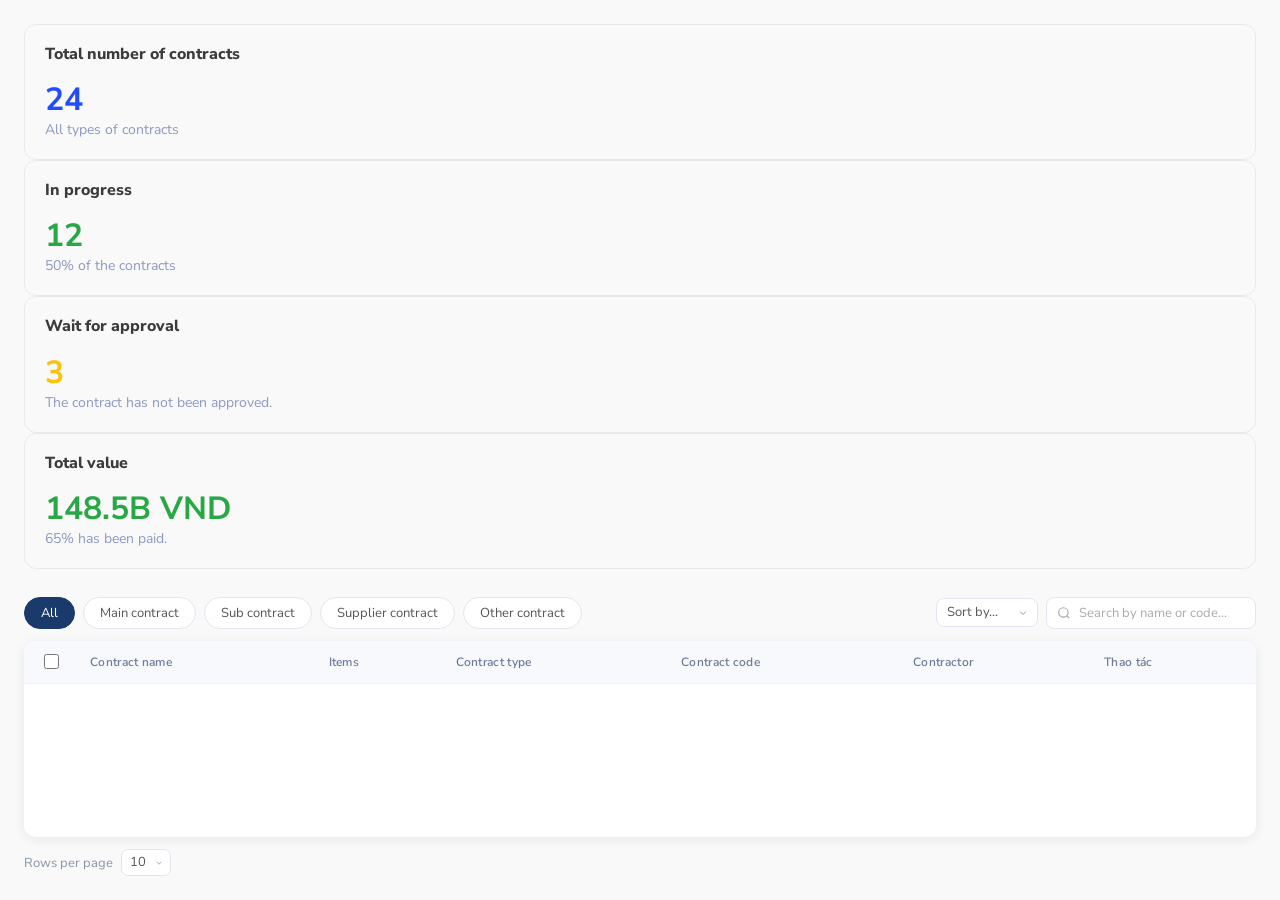
==== contract.html @ 4462ed9c "fix supplier row" ====
<!DOCTYPE html>
<html lang="vi">
<head>
<meta charset="UTF-8">
<meta name="viewport" content="width=device-width, initial-scale=1.0">
<title>consIMS — Contract Dashboard</title>
<link rel="stylesheet" href="./styles/styles.css">
<link rel="preconnect" href="https://fonts.googleapis.com">
<link rel="preconnect" href="https://fonts.gstatic.com" crossorigin>
<link href="https://fonts.googleapis.com/css2?family=Nunito+Sans:ital,opsz,wght@0,6..12,200..1000;1,6..12,200..1000&display=swap" rel="stylesheet">

<style>
  * { box-sizing: border-box; }
  body { margin:0; font-family:'Nunito Sans', sans-serif; background:#F9F9FA; }
  ::-webkit-scrollbar { width:5px; height:5px; }
  ::-webkit-scrollbar-track { background:#F9F9FA; }
  ::-webkit-scrollbar-thumb { background:#F9F9FA; border-radius:3px; }

  /* Metric row (top KPI bar) */
  .metric-contract-col { flex:1; min-width:0;  border-radius: 12px; overflow: hidden; padding: 20px; }
  .metric-contract-label { font-size:16px; color:#3b3b3b; font-weight:800; line-height:1.2; margin-bottom:4px; display: flex; align-items: center; justify-content: left;}
  .metric-contract-val { font-size:32px; font-weight:700; color:#3b3b3b; line-height:1; margin-top: 20px;}
  .metric-contract-sub { font-size:14px; color:rgba(255,255,255,.5); margin-top: 4px; color: #8C98C2; }
  .metric-contract-sub span { font-weight: 600; color: #3b3b3b; }

  /* ── Toolbar (ngoài bảng) ── */
.toolbar {
  display: flex;
  align-items: center;
  gap: 8px;
  flex-shrink: 0;
}

.tab-pill {
  padding: 6px 16px;
  border-radius: 20px;
  font-size: 13px;
  cursor: pointer;
  border: 1px solid #e2e6f0;
  background: #fff;
  color: #555;
  transition: all .15s;
  white-space: nowrap;
  font-family: inherit;
}
.tab-pill:hover { background: #f0f4ff; border-color: #b8c8f0; }
.tab-pill.active { background: #1a3a6b; color: #fff; border-color: #1a3a6b; }

.toolbar-right {
  margin-left: auto;
  display: flex;
  align-items: center;
  gap: 8px;
}

.sort-select {
  font-size: 13px;
  padding: 6px 28px 6px 10px;
  border: 1px solid #e2e6f0;
  border-radius: 8px;
  background: #fff url("data:image/svg+xml;utf8,<svg xmlns='http://www.w3.org/2000/svg' width='12' height='12' viewBox='0 0 24 24' fill='none' stroke='%23999' stroke-width='2'><path d='m6 9 6 6 6-6'/></svg>") no-repeat right 8px center;
  appearance: none;
  color: #555;
  outline: none;
  cursor: pointer;
  font-family: inherit;
}

.search-box {
  font-size: 13px;
  padding: 6px 12px 6px 32px;
  border: 1px solid #e2e6f0;
  border-radius: 8px;
  background: #fff url("data:image/svg+xml;utf8,<svg xmlns='http://www.w3.org/2000/svg' width='14' height='14' viewBox='0 0 24 24' fill='none' stroke='%23aaa' stroke-width='2'><circle cx='11' cy='11' r='8'/><path d='m21 21-4.35-4.35'/></svg>") no-repeat left 10px center;
  outline: none;
  width: 210px;
  color: #333;
  font-family: inherit;
}
.search-box::placeholder { color: #aaa; }
.search-box:focus { border-color: #1a3a6b; }

/* ── Table card (giữa) ── */
.table-card {
  flex: 1;
  min-height: 0;
  background: #fff;
  border-radius: 12px;
  box-shadow: 0 2px 12px rgba(0,0,0,.08);
  overflow: hidden;
  display: flex;
  flex-direction: column;
}

.table-scroll {
  flex: 1;
  min-height: 0;
  overflow: auto;
}

table {
  width: 100%;
  border-collapse: separate;
  border-spacing: 0;
  font-size: 13px;
}

thead th {
  position: sticky;
  top: 0;
  z-index: 10;
  background: #f7f9fc;
  color: #6b7a99;
  font-weight: 600;
  font-size: 12px;
  letter-spacing: .3px;
  padding: 10px 14px;
  border-bottom: 1px solid #eef0f5;
  white-space: nowrap;
  text-align: left;
  user-select: none;
}
thead th:first-child { width: 36px; padding-left: 16px; }

tbody tr.contract-row { transition: background .1s; }
tbody tr.contract-row:hover > td { background: #f8faff; }
tbody tr.contract-row.expanded > td { background: #f0f5ff; }

tbody td {
  padding: 11px 14px;
  border-bottom: 1px solid #f0f2f7;
  color: #2d3a50;
  vertical-align: middle;
  white-space: nowrap;
  background: #fff;
}
tbody td:first-child { padding-left: 16px; }

/* Sub-contract indented rows */
tbody tr.sub-row > td { background: #f8fbff; border-bottom: 1px solid #eef1f8; }
tbody tr.sub-row:hover > td { background: #eef4ff; }
tbody tr.sub-row > td:first-child { padding-left: 16px; }
.sub-indent { padding-left: 32px !important; display: flex; align-items: center; gap: 8px; }
.sub-indent::before { content: ''; display: inline-block; width: 16px; height: 1px; background: #b8c8f0; flex-shrink: 0; }

/* Supplier row (gắn với main, không indented nhiều) */
tbody tr.supplier-row > td { background: #f8fbff; border-bottom: 1px solid #fef0c7; }
tbody tr.supplier-row:hover > td { background: #fef9ee; }
.supplier-indent { padding-left: 32px !important; display: flex; align-items: center; gap: 8px; }
.supplier-indent::before { content: ''; display: inline-block; width: 16px; height: 1px; background: #f0c060; flex-shrink: 0; }

/* Expand/collapse rows hidden by default */
tr.child-rows { display: none; }
tr.child-rows.open { display: table-row; }

.contract-name {
  color: #1a5cbf;
  font-weight: 500;
  cursor: pointer;
  max-width: 400px;
  display: inline-block;
  overflow: hidden;
  text-overflow: ellipsis;
  vertical-align: middle;
}
.contract-name:hover { text-decoration: underline; }

.sub-name {
  color: #2563eb;
  font-size: 12px;
  cursor: pointer;
  max-width: 380px;
  display: inline-block;
  overflow: hidden;
  text-overflow: ellipsis;
  vertical-align: middle;
}
.sub-name:hover { text-decoration: underline; }

.items-badge {
  display: inline-flex;
  align-items: center;
  justify-content: center;
  background: #e8edf8;
  color: #1a3a6b;
  font-size: 11px;
  font-weight: 700;
  padding: 2px 8px;
  border-radius: 12px;
  min-width: 32px;
}

.type-badge {
  font-size: 11px;
  font-weight: 600;
  padding: 3px 9px;
  border-radius: 10px;
  white-space: nowrap;
}
.type-main     { background: #e0edff; color: #1a5cbf; }
.type-sub      { background: #e6f9ee; color: #166534; }
.type-supplier { background: #fef3c7; color: #92400e; }
.type-other    { background: #f3f0ff; color: #5b21b6; }

.cb { width: 15px; height: 15px; cursor: pointer; accent-color: #1a3a6b; }

/* ── Action "···" ── */
.action-cell { position: relative; text-align: right; padding-right: 16px; width: 60px; }

.action-btn {
  background: none;
  border: none;
  cursor: pointer;
  padding: 4px 8px;
  border-radius: 6px;
  color: #8a94a6;
  font-size: 18px;
  line-height: 1;
  transition: background .15s, color .15s;
  letter-spacing: 1px;
  font-family: inherit;
}
.action-btn:hover { background: #eef1f8; color: #1a3a6b; }

.dropdown {
  display: none;
  position: absolute;
  right: 12px;
  top: 36px;
  background: #fff;
  border: 1px solid #e2e6f0;
  border-radius: 10px;
  box-shadow: 0 8px 24px rgba(0,0,0,.13);
  z-index: 200;
  min-width: 190px;
  overflow: hidden;
}
.dropdown.open { display: block; animation: dropIn .15s ease; }

@keyframes dropIn {
  from { opacity: 0; transform: translateY(-6px); }
  to   { opacity: 1; transform: translateY(0); }
}

.dd-item {
  display: flex;
  align-items: center;
  gap: 10px;
  padding: 9px 14px;
  font-size: 13px;
  color: #2d3a50;
  cursor: pointer;
  transition: background .1s;
  white-space: nowrap;
  font-family: inherit;
}
.dd-item:hover { background: #f4f7ff; }
.dd-item.danger { color: #dc2626; }
.dd-item.danger:hover { background: #fff5f5; }
.dd-item svg { opacity: .6; flex-shrink: 0; }

.dd-divider { height: 1px; background: #eef0f5; margin: 4px 0; }

/* ── Pagination (ngoài bảng) ── */
.pagination-bar {
  display: flex;
  align-items: center;
  justify-content: space-between;
  flex-shrink: 0;
}

.page-info { font-size: 13px; color: #8a94a6; }

.page-controls { display: flex; align-items: center; gap: 4px; }

.page-btn {
  min-width: 32px;
  height: 32px;
  padding: 0 8px;
  border: 1px solid #e2e6f0;
  border-radius: 7px;
  background: #fff;
  font-size: 13px;
  color: #2d3a50;
  cursor: pointer;
  display: flex;
  align-items: center;
  justify-content: center;
  transition: all .15s;
  font-family: inherit;
}
.page-btn:hover:not(:disabled) { background: #f0f4ff; border-color: #b8c8f0; }
.page-btn.active { background: #1a3a6b; color: #fff; border-color: #1a3a6b; font-weight: 700; }
.page-btn:disabled { opacity: .4; cursor: default; }
.page-btn.ellipsis { border-color: transparent; background: none; cursor: default; color: #aaa; pointer-events: none; }

.page-size-wrap { display: flex; align-items: center; gap: 8px; }
.page-size-select {
  font-size: 13px;
  padding: 5px 24px 5px 8px;
  border: 1px solid #e2e6f0;
  border-radius: 7px;
  background: #fff url("data:image/svg+xml;utf8,<svg xmlns='http://www.w3.org/2000/svg' width='10' height='10' viewBox='0 0 24 24' fill='none' stroke='%23999' stroke-width='2'><path d='m6 9 6 6 6-6'/></svg>") no-repeat right 6px center;
  appearance: none;
  color: #555;
  outline: none;
  cursor: pointer;
  font-family: inherit;
}

  /* Scrollable main */
  .main-scroll { overflow-y:auto; margin: 24px;}
  thead {border-bottom: 1px solid #00000010; font-weight: bold; color: #1E2B58;}
</style>
</head>
<body class="flex h-screen overflow-hidden">
    <div class="contract-dashboard" style="height: 100vh;display: flex;flex-direction: column;overflow: hidden;padding: 24px;gap: 12px;">

        <!-- KPI Metric strip -->
        <div class="flex-shrink-0" style="min-height:72px; margin: 0 0 16px 0; overflow: hidden;">
          <div class="flex h-full gap-3">
              <div class="metric-contract-col" style="border: 1px solid #00000010;">
                <div class="metric-contract-label">Total number of contracts</div>
                <div class="metric-contract-val w-full flex justify-start" style="color: #214DFF;">24</div>
                <div class="metric-contract-sub mt-2 flex justify-start">All types of contracts</div>
              </div>
              <div class="metric-contract-col" style="border: 1px solid #00000010;">
                <div class="metric-contract-label">In progress</div>
                <div class="metric-contract-val w-full flex justify-start" style="color: #28A745;">12</div>
                <div class="metric-contract-sub mt-2 flex justify-start">50% of the contracts</div>
              </div>
              <div class="metric-contract-col" style="border: 1px solid #00000010;">
                <div class="metric-contract-label">Wait for approval</div>
                <div class="metric-contract-val w-full flex justify-start" style="color: #FFC107;">3</div>
                <div class="metric-contract-sub mt-2 flex justify-start">The contract has not been approved.</div>
              </div>
              <div class="metric-contract-col" style="border: 1px solid #00000010;">
                <div class="metric-contract-label">Total value</div>
                <div class="metric-contract-val w-full flex justify-start" style="color: #28A745;">148.5B VND</div>
                <div class="metric-contract-sub mt-2 flex justify-start">65% has been paid.</div>
              </div>
          </div>
        </div>

        <!-- ── TOOLBAR (ngoài bảng) ── -->
        <div class="toolbar">
          <button class="tab-pill active" onclick="filterTab(this,'all')">All</button>
          <button class="tab-pill" onclick="filterTab(this,'main')">Main contract</button>
          <button class="tab-pill" onclick="filterTab(this,'sub')">Sub contract</button>
          <button class="tab-pill" onclick="filterTab(this,'supplier')">Supplier contract</button>
          <button class="tab-pill" onclick="filterTab(this,'other')">Other contract</button>
          <div class="toolbar-right">
            <select class="sort-select" onchange="changeSort(this.value)">
              <option value="">Sort by...</option>
              <option value="name-asc">Name A–Z</option>
              <option value="name-desc">Name Z–A</option>
              <option value="items-desc">Items ↓</option>
            </select>
            <input class="search-box" type="text" placeholder="Search by name or code..." oninput="onSearch(this.value)">
          </div>
        </div>

        <!-- ── TABLE CARD ── -->
        <div class="table-card">
          <div class="table-scroll">
            <table id="mainTable">
              <thead>
                <tr>
                  <th><input type="checkbox" class="cb" id="cbAll" onchange="toggleAll(this)"></th>
                  <th>Contract name</th>
                  <th>Items</th>
                  <th>Contract type</th>
                  <th>Contract code</th>
                  <th>Contractor</th>
                  <th>Thao tác</th>
                </tr>
              </thead>
              <tbody id="tableBody"></tbody>
            </table>
          </div>
        </div>

        <!-- ── PAGINATION (ngoài bảng) ── -->
        <div class="pagination-bar">
          <div class="page-size-wrap">
            <span class="page-info">Rows per page</span>
            <select class="page-size-select" onchange="changePageSize(this.value)">
              <option value="10">10</option>
              <option value="20">20</option>
              <option value="50">50</option>
            </select>
            <span class="page-info" id="pageInfo"></span>
          </div>
          <div class="page-controls" id="pageControls"></div>
        </div>
    </div>

    </div>

</body>
</html>
---- styles/styles.css ----
@import url('https://fonts.googleapis.com/css2?family=Nunito+Sans:ital,opsz,wght@0,6..12,200..1000;1,6..12,200..1000&display=swap');
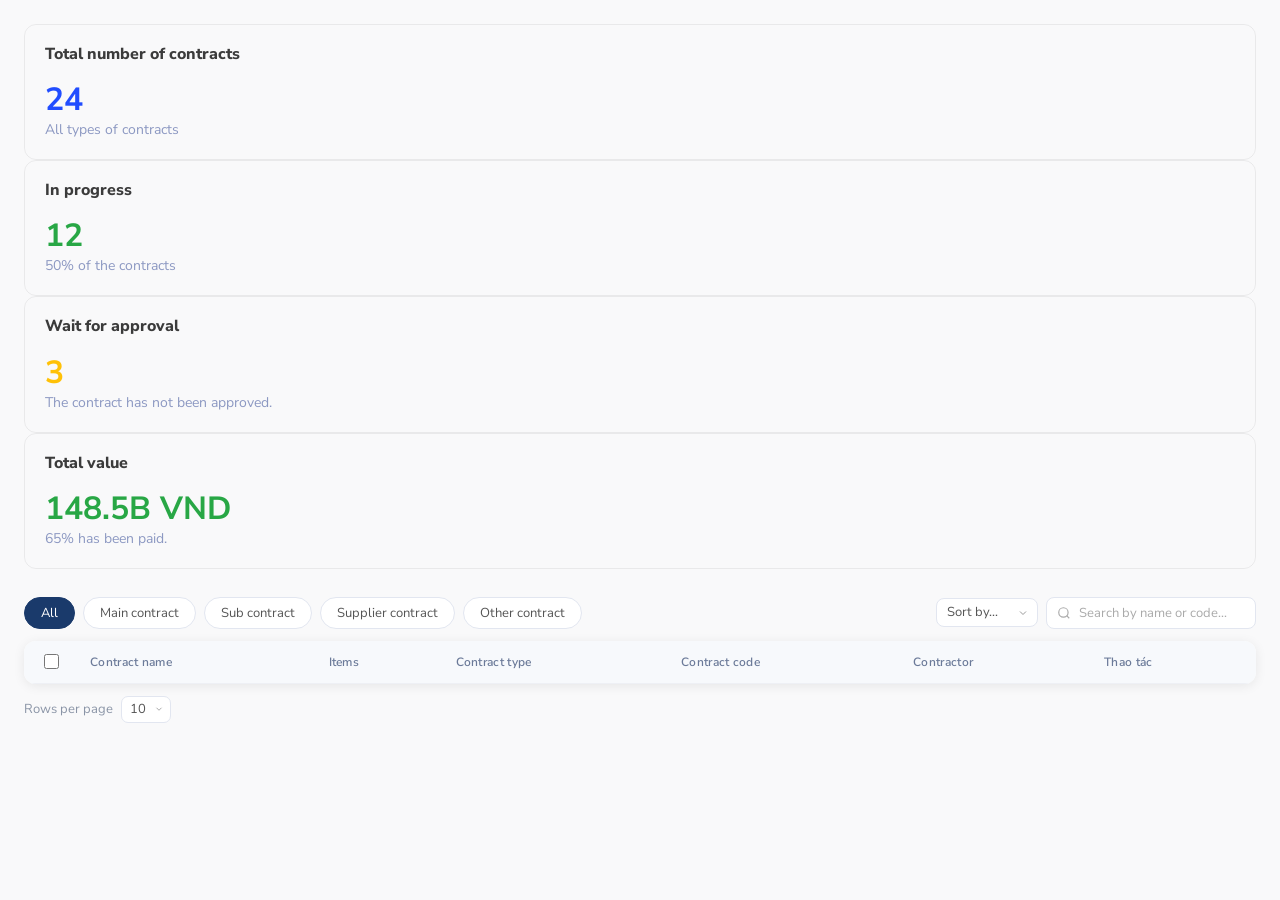
==== commit 7deaa335: "add pagination" ====
--- a/contract.html
+++ b/contract.html
@@ -144,10 +144,10 @@
 .sub-indent::before { content: ''; display: inline-block; width: 16px; height: 1px; background: #b8c8f0; flex-shrink: 0; }
 
 /* Supplier row (gắn với main, không indented nhiều) */
-tbody tr.supplier-row > td { background: #f8fbff; border-bottom: 1px solid #fef0c7; }
-tbody tr.supplier-row:hover > td { background: #fef9ee; }
+tbody tr.supplier-row > td { background: #f8fbff; border-bottom: 1px solid #eef1f8; }
+tbody tr.supplier-row:hover > td { background: #eef4ff; }
 .supplier-indent { padding-left: 32px !important; display: flex; align-items: center; gap: 8px; }
-.supplier-indent::before { content: ''; display: inline-block; width: 16px; height: 1px; background: #f0c060; flex-shrink: 0; }
+.supplier-indent::before { content: ''; display: inline-block; width: 16px; height: 1px; background: #b8c8f0; flex-shrink: 0; }
 
 /* Expand/collapse rows hidden by default */
 tr.child-rows { display: none; }
@@ -314,7 +314,7 @@
 </style>
 </head>
 <body class="flex h-screen overflow-hidden">
-    <div class="contract-dashboard" style="height: 100vh;display: flex;flex-direction: column;overflow: hidden;padding: 24px;gap: 12px;">
+    <div class="contract-dashboard" style="display: flex;flex-direction: column;overflow: hidden;padding: 24px;gap: 12px;">
 
         <!-- KPI Metric strip -->
         <div class="flex-shrink-0" style="min-height:72px; margin: 0 0 16px 0; overflow: hidden;">
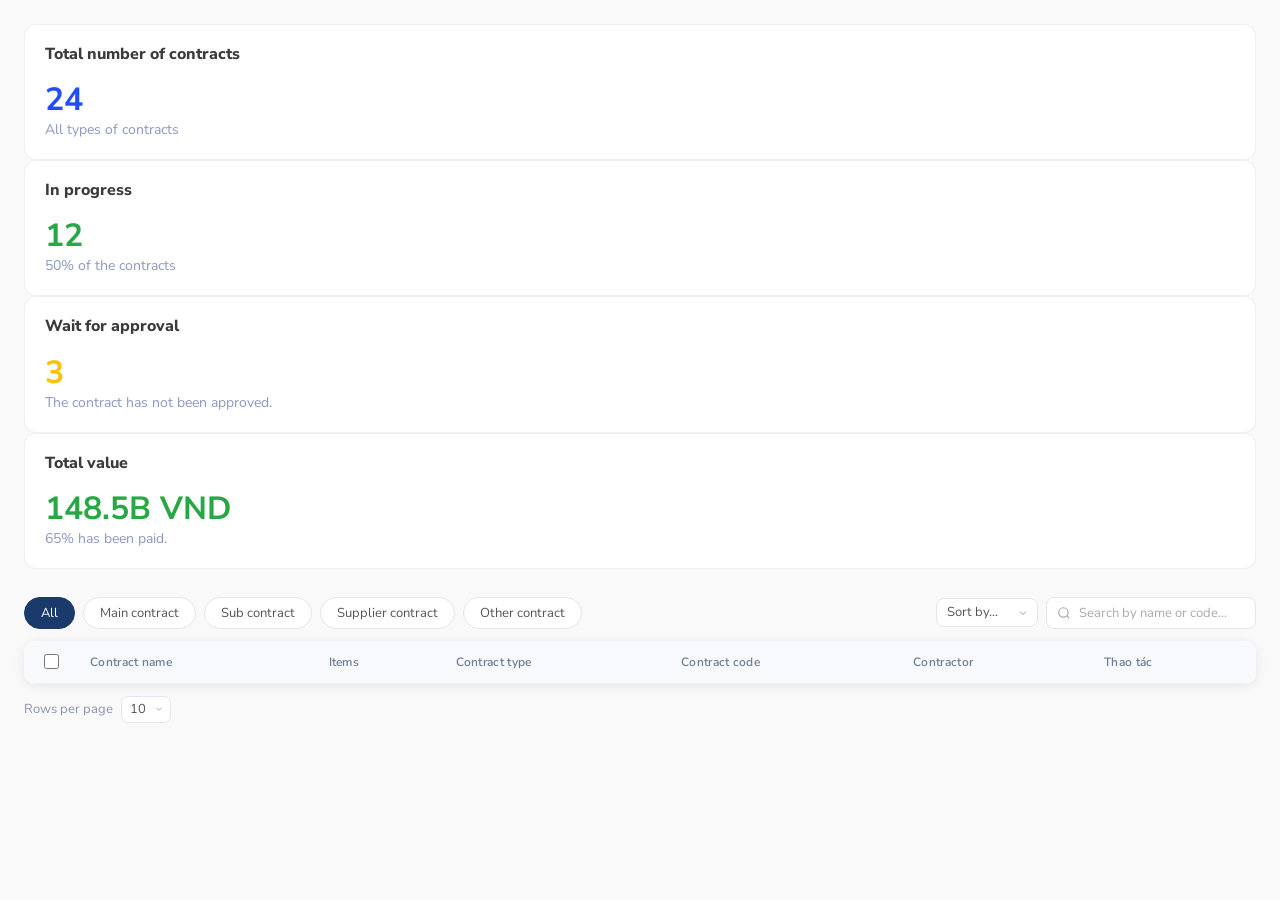
==== commit d8c898ab: "update background card" ====
--- a/contract.html
+++ b/contract.html
@@ -17,7 +17,7 @@
   ::-webkit-scrollbar-thumb { background:#F9F9FA; border-radius:3px; }
 
   /* Metric row (top KPI bar) */
-  .metric-contract-col { flex:1; min-width:0;  border-radius: 12px; overflow: hidden; padding: 20px; }
+  .metric-contract-col { flex:1; min-width:0;  border-radius: 12px; overflow: hidden; padding: 20px; background: #ffffff;}
   .metric-contract-label { font-size:16px; color:#3b3b3b; font-weight:800; line-height:1.2; margin-bottom:4px; display: flex; align-items: center; justify-content: left;}
   .metric-contract-val { font-size:32px; font-weight:700; color:#3b3b3b; line-height:1; margin-top: 20px;}
   .metric-contract-sub { font-size:14px; color:rgba(255,255,255,.5); margin-top: 4px; color: #8C98C2; }
@@ -289,7 +289,7 @@
   transition: all .15s;
   font-family: inherit;
 }
-.page-btn:hover:not(:disabled) { background: #f0f4ff; border-color: #b8c8f0; }
+.page-btn:hover:not(:disabled) { background: #f0f4ff; border-color: #b8c8f0; color: #1a3a6b; }
 .page-btn.active { background: #1a3a6b; color: #fff; border-color: #1a3a6b; font-weight: 700; }
 .page-btn:disabled { opacity: .4; cursor: default; }
 .page-btn.ellipsis { border-color: transparent; background: none; cursor: default; color: #aaa; pointer-events: none; }
@@ -307,6 +307,8 @@
   cursor: pointer;
   font-family: inherit;
 }
+
+#mainTable {height: 100%;}
 
   /* Scrollable main */
   .main-scroll { overflow-y:auto; margin: 24px;}
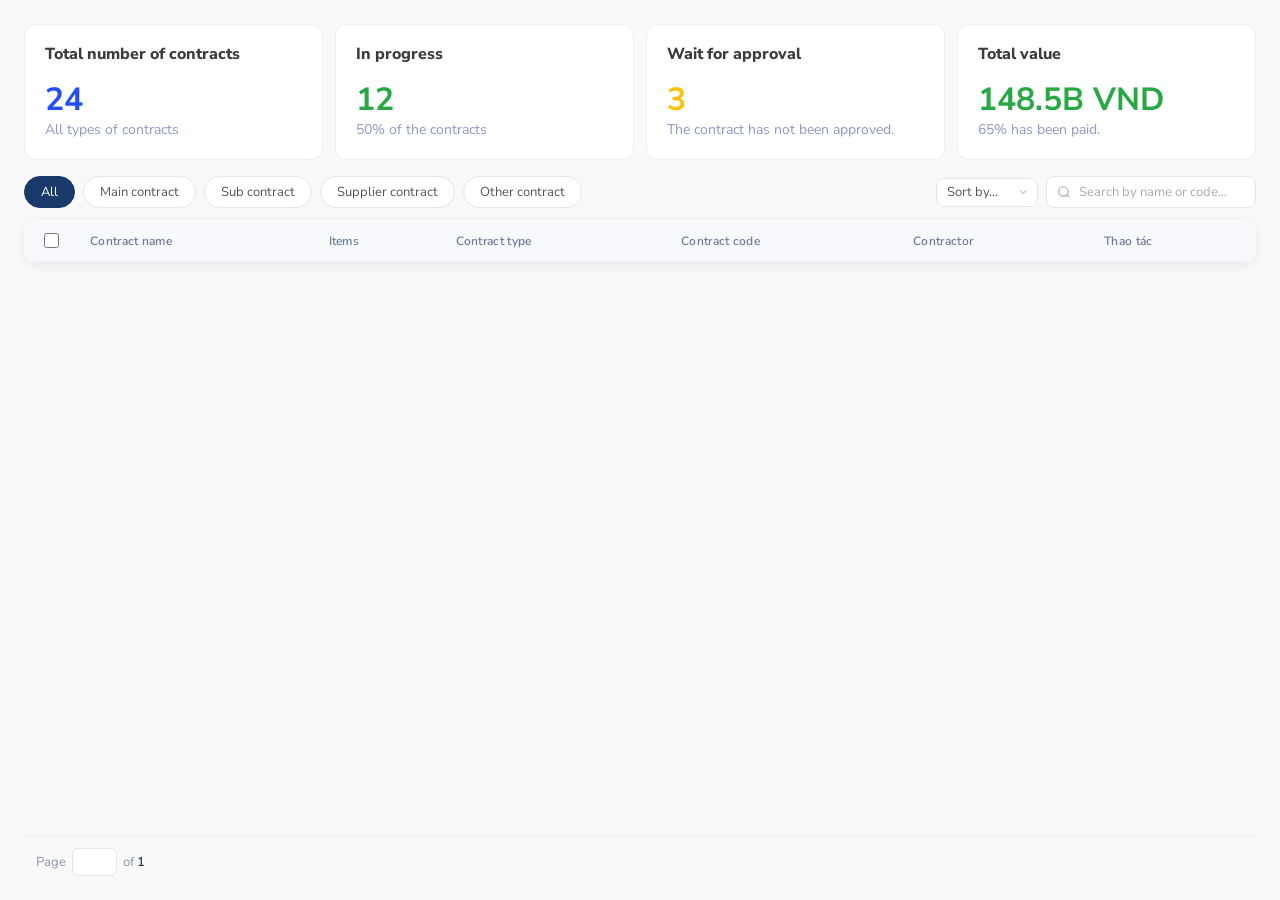
==== commit d744be88: "fix contract table" ====
--- a/contract.html
+++ b/contract.html
@@ -11,358 +11,395 @@
 
 <style>
   * { box-sizing: border-box; }
-  body { margin:0; font-family:'Nunito Sans', sans-serif; background:#F9F9FA; }
-  ::-webkit-scrollbar { width:5px; height:5px; }
-  ::-webkit-scrollbar-track { background:#F9F9FA; }
-  ::-webkit-scrollbar-thumb { background:#F9F9FA; border-radius:3px; }
+  
+  /* Khóa cứng khung hình trình duyệt ở cấp cao nhất, tuyệt đối không cho scroll toàn trang */
+  html, body { 
+    margin: 0; 
+    padding: 0; 
+    height: 100%; 
+    width: 100%;
+    font-family: 'Nunito Sans', sans-serif; 
+    background: #F9F9FA; 
+    overflow: hidden; 
+  }
+  
+  ::-webkit-scrollbar { width: 5px; height: 5px; }
+  ::-webkit-scrollbar-track { background: #F9F9FA; }
+  ::-webkit-scrollbar-thumb { background: #cbd5e1; border-radius: 3px; }
 
   /* Metric row (top KPI bar) */
-  .metric-contract-col { flex:1; min-width:0;  border-radius: 12px; overflow: hidden; padding: 20px; background: #ffffff;}
-  .metric-contract-label { font-size:16px; color:#3b3b3b; font-weight:800; line-height:1.2; margin-bottom:4px; display: flex; align-items: center; justify-content: left;}
-  .metric-contract-val { font-size:32px; font-weight:700; color:#3b3b3b; line-height:1; margin-top: 20px;}
-  .metric-contract-sub { font-size:14px; color:rgba(255,255,255,.5); margin-top: 4px; color: #8C98C2; }
+  .metric-contract-col { flex: 1; min-width: 0; border-radius: 12px; overflow: hidden; padding: 20px; }
+  .metric-contract-label { font-size: 16px; color: #3b3b3b; font-weight: 800; line-height: 1.2; margin-bottom: 4px; display: flex; align-items: center; justify-content: left; }
+  .metric-contract-val { font-size: 32px; font-weight: 700; color: #3b3b3b; line-height: 1; margin-top: 20px; }
+  .metric-contract-sub { font-size: 14px; margin-top: 4px; color: #8C98C2; }
   .metric-contract-sub span { font-weight: 600; color: #3b3b3b; }
 
   /* ── Toolbar (ngoài bảng) ── */
-.toolbar {
-  display: flex;
-  align-items: center;
-  gap: 8px;
-  flex-shrink: 0;
-}
-
-.tab-pill {
-  padding: 6px 16px;
-  border-radius: 20px;
-  font-size: 13px;
-  cursor: pointer;
-  border: 1px solid #e2e6f0;
-  background: #fff;
-  color: #555;
-  transition: all .15s;
-  white-space: nowrap;
-  font-family: inherit;
-}
-.tab-pill:hover { background: #f0f4ff; border-color: #b8c8f0; }
-.tab-pill.active { background: #1a3a6b; color: #fff; border-color: #1a3a6b; }
-
-.toolbar-right {
-  margin-left: auto;
-  display: flex;
-  align-items: center;
-  gap: 8px;
-}
-
-.sort-select {
-  font-size: 13px;
-  padding: 6px 28px 6px 10px;
-  border: 1px solid #e2e6f0;
-  border-radius: 8px;
-  background: #fff url("data:image/svg+xml;utf8,<svg xmlns='http://www.w3.org/2000/svg' width='12' height='12' viewBox='0 0 24 24' fill='none' stroke='%23999' stroke-width='2'><path d='m6 9 6 6 6-6'/></svg>") no-repeat right 8px center;
-  appearance: none;
-  color: #555;
-  outline: none;
-  cursor: pointer;
-  font-family: inherit;
-}
-
-.search-box {
-  font-size: 13px;
-  padding: 6px 12px 6px 32px;
-  border: 1px solid #e2e6f0;
-  border-radius: 8px;
-  background: #fff url("data:image/svg+xml;utf8,<svg xmlns='http://www.w3.org/2000/svg' width='14' height='14' viewBox='0 0 24 24' fill='none' stroke='%23aaa' stroke-width='2'><circle cx='11' cy='11' r='8'/><path d='m21 21-4.35-4.35'/></svg>") no-repeat left 10px center;
-  outline: none;
-  width: 210px;
-  color: #333;
-  font-family: inherit;
-}
-.search-box::placeholder { color: #aaa; }
-.search-box:focus { border-color: #1a3a6b; }
-
-/* ── Table card (giữa) ── */
-.table-card {
-  flex: 1;
-  min-height: 0;
-  background: #fff;
-  border-radius: 12px;
-  box-shadow: 0 2px 12px rgba(0,0,0,.08);
-  overflow: hidden;
-  display: flex;
-  flex-direction: column;
-}
-
-.table-scroll {
-  flex: 1;
-  min-height: 0;
-  overflow: auto;
-}
-
-table {
-  width: 100%;
-  border-collapse: separate;
-  border-spacing: 0;
-  font-size: 13px;
-}
-
-thead th {
-  position: sticky;
-  top: 0;
-  z-index: 10;
-  background: #f7f9fc;
-  color: #6b7a99;
-  font-weight: 600;
-  font-size: 12px;
-  letter-spacing: .3px;
-  padding: 10px 14px;
-  border-bottom: 1px solid #eef0f5;
-  white-space: nowrap;
-  text-align: left;
-  user-select: none;
-}
-thead th:first-child { width: 36px; padding-left: 16px; }
-
-tbody tr.contract-row { transition: background .1s; }
-tbody tr.contract-row:hover > td { background: #f8faff; }
-tbody tr.contract-row.expanded > td { background: #f0f5ff; }
-
-tbody td {
-  padding: 11px 14px;
-  border-bottom: 1px solid #f0f2f7;
-  color: #2d3a50;
-  vertical-align: middle;
-  white-space: nowrap;
-  background: #fff;
-}
-tbody td:first-child { padding-left: 16px; }
-
-/* Sub-contract indented rows */
-tbody tr.sub-row > td { background: #f8fbff; border-bottom: 1px solid #eef1f8; }
-tbody tr.sub-row:hover > td { background: #eef4ff; }
-tbody tr.sub-row > td:first-child { padding-left: 16px; }
-.sub-indent { padding-left: 32px !important; display: flex; align-items: center; gap: 8px; }
-.sub-indent::before { content: ''; display: inline-block; width: 16px; height: 1px; background: #b8c8f0; flex-shrink: 0; }
-
-/* Supplier row (gắn với main, không indented nhiều) */
-tbody tr.supplier-row > td { background: #f8fbff; border-bottom: 1px solid #eef1f8; }
-tbody tr.supplier-row:hover > td { background: #eef4ff; }
-.supplier-indent { padding-left: 32px !important; display: flex; align-items: center; gap: 8px; }
-.supplier-indent::before { content: ''; display: inline-block; width: 16px; height: 1px; background: #b8c8f0; flex-shrink: 0; }
-
-/* Expand/collapse rows hidden by default */
-tr.child-rows { display: none; }
-tr.child-rows.open { display: table-row; }
-
-.contract-name {
-  color: #1a5cbf;
-  font-weight: 500;
-  cursor: pointer;
-  max-width: 400px;
-  display: inline-block;
-  overflow: hidden;
-  text-overflow: ellipsis;
-  vertical-align: middle;
-}
-.contract-name:hover { text-decoration: underline; }
-
-.sub-name {
-  color: #2563eb;
-  font-size: 12px;
-  cursor: pointer;
-  max-width: 380px;
-  display: inline-block;
-  overflow: hidden;
-  text-overflow: ellipsis;
-  vertical-align: middle;
-}
-.sub-name:hover { text-decoration: underline; }
-
-.items-badge {
-  display: inline-flex;
-  align-items: center;
-  justify-content: center;
-  background: #e8edf8;
-  color: #1a3a6b;
-  font-size: 11px;
-  font-weight: 700;
-  padding: 2px 8px;
-  border-radius: 12px;
-  min-width: 32px;
-}
-
-.type-badge {
-  font-size: 11px;
-  font-weight: 600;
-  padding: 3px 9px;
-  border-radius: 10px;
-  white-space: nowrap;
-}
-.type-main     { background: #e0edff; color: #1a5cbf; }
-.type-sub      { background: #e6f9ee; color: #166534; }
-.type-supplier { background: #fef3c7; color: #92400e; }
-.type-other    { background: #f3f0ff; color: #5b21b6; }
-
-.cb { width: 15px; height: 15px; cursor: pointer; accent-color: #1a3a6b; }
-
-/* ── Action "···" ── */
-.action-cell { position: relative; text-align: right; padding-right: 16px; width: 60px; }
-
-.action-btn {
-  background: none;
-  border: none;
-  cursor: pointer;
-  padding: 4px 8px;
-  border-radius: 6px;
-  color: #8a94a6;
-  font-size: 18px;
-  line-height: 1;
-  transition: background .15s, color .15s;
-  letter-spacing: 1px;
-  font-family: inherit;
-}
-.action-btn:hover { background: #eef1f8; color: #1a3a6b; }
-
-.dropdown {
-  display: none;
-  position: absolute;
-  right: 12px;
-  top: 36px;
-  background: #fff;
-  border: 1px solid #e2e6f0;
-  border-radius: 10px;
-  box-shadow: 0 8px 24px rgba(0,0,0,.13);
-  z-index: 200;
-  min-width: 190px;
-  overflow: hidden;
-}
-.dropdown.open { display: block; animation: dropIn .15s ease; }
-
-@keyframes dropIn {
-  from { opacity: 0; transform: translateY(-6px); }
-  to   { opacity: 1; transform: translateY(0); }
-}
-
-.dd-item {
-  display: flex;
-  align-items: center;
-  gap: 10px;
-  padding: 9px 14px;
-  font-size: 13px;
-  color: #2d3a50;
-  cursor: pointer;
-  transition: background .1s;
-  white-space: nowrap;
-  font-family: inherit;
-}
-.dd-item:hover { background: #f4f7ff; }
-.dd-item.danger { color: #dc2626; }
-.dd-item.danger:hover { background: #fff5f5; }
-.dd-item svg { opacity: .6; flex-shrink: 0; }
-
-.dd-divider { height: 1px; background: #eef0f5; margin: 4px 0; }
-
-/* ── Pagination (ngoài bảng) ── */
-.pagination-bar {
-  display: flex;
-  align-items: center;
-  justify-content: space-between;
-  flex-shrink: 0;
-}
-
-.page-info { font-size: 13px; color: #8a94a6; }
-
-.page-controls { display: flex; align-items: center; gap: 4px; }
-
-.page-btn {
-  min-width: 32px;
-  height: 32px;
-  padding: 0 8px;
-  border: 1px solid #e2e6f0;
-  border-radius: 7px;
-  background: #fff;
-  font-size: 13px;
-  color: #2d3a50;
-  cursor: pointer;
-  display: flex;
-  align-items: center;
-  justify-content: center;
-  transition: all .15s;
-  font-family: inherit;
-}
-.page-btn:hover:not(:disabled) { background: #f0f4ff; border-color: #b8c8f0; color: #1a3a6b; }
-.page-btn.active { background: #1a3a6b; color: #fff; border-color: #1a3a6b; font-weight: 700; }
-.page-btn:disabled { opacity: .4; cursor: default; }
-.page-btn.ellipsis { border-color: transparent; background: none; cursor: default; color: #aaa; pointer-events: none; }
-
-.page-size-wrap { display: flex; align-items: center; gap: 8px; }
-.page-size-select {
-  font-size: 13px;
-  padding: 5px 24px 5px 8px;
-  border: 1px solid #e2e6f0;
-  border-radius: 7px;
-  background: #fff url("data:image/svg+xml;utf8,<svg xmlns='http://www.w3.org/2000/svg' width='10' height='10' viewBox='0 0 24 24' fill='none' stroke='%23999' stroke-width='2'><path d='m6 9 6 6 6-6'/></svg>") no-repeat right 6px center;
-  appearance: none;
-  color: #555;
-  outline: none;
-  cursor: pointer;
-  font-family: inherit;
-}
-
-#mainTable {height: 100%;}
-
-  /* Scrollable main */
-  .main-scroll { overflow-y:auto; margin: 24px;}
-  thead {border-bottom: 1px solid #00000010; font-weight: bold; color: #1E2B58;}
+  .toolbar {
+    display: flex;
+    align-items: center;
+    gap: 8px;
+    flex-shrink: 0;
+  }
+
+  .tab-pill {
+    padding: 6px 16px;
+    border-radius: 20px;
+    font-size: 13px;
+    cursor: pointer;
+    border: 1px solid #e2e6f0;
+    background: #fff;
+    color: #555;
+    transition: all .15s;
+    white-space: nowrap;
+    font-family: inherit;
+  }
+  .tab-pill:hover { background: #f0f4ff; border-color: #b8c8f0; }
+  .tab-pill.active { background: #1a3a6b; color: #fff; border-color: #1a3a6b; }
+
+  .toolbar-right {
+    margin-left: auto;
+    display: flex;
+    align-items: center;
+    gap: 8px;
+  }
+
+  .sort-select {
+    font-size: 13px;
+    padding: 6px 28px 6px 10px;
+    border: 1px solid #e2e6f0;
+    border-radius: 8px;
+    background: #fff url("data:image/svg+xml;utf8,<svg xmlns='http://www.w3.org/2000/svg' width='12' height='12' viewBox='0 0 24 24' fill='none' stroke='%23999' stroke-width='2'><path d='m6 9 6 6 6-6'/></svg>") no-repeat right 8px center;
+    appearance: none;
+    color: #555;
+    outline: none;
+    cursor: pointer;
+    font-family: inherit;
+  }
+
+  .search-box {
+    font-size: 13px;
+    padding: 6px 12px 6px 32px;
+    border: 1px solid #e2e6f0;
+    border-radius: 8px;
+    background: #fff url("data:image/svg+xml;utf8,<svg xmlns='http://www.w3.org/2000/svg' width='14' height='14' viewBox='0 0 24 24' fill='none' stroke='%23aaa' stroke-width='2'><circle cx='11' cy='11' r='8'/><path d='m21 21-4.35-4.35'/></svg>") no-repeat left 10px center;
+    outline: none;
+    width: 210px;
+    color: #333;
+    font-family: inherit;
+  }
+  .search-box::placeholder { color: #aaa; }
+  .search-box:focus { border-color: #1a3a6b; }
+
+  /* ── LỚP QUAN TRỌNG: Table card bọc bảng ── */
+  .table-card {
+    background: #fff;
+    border-radius: 12px;
+    box-shadow: 0 2px 12px rgba(0,0,0,.08);
+    overflow: hidden;
+    width: 100%;
+    /* Sử dụng giải pháp Calc an toàn tuyệt đối: 
+       100% chiều cao màn hình - 48px padding - 150px (Metric KPI) - 36px (Toolbar) - 40px (Pagination) */
+    max-height: calc(100vh - 280px); 
+    display: flex;
+    flex-direction: column;
+  }
+
+  .table-scroll {
+    overflow-y: auto;   /* Bắt buộc sinh thanh cuộn dọc nội khu */
+    overflow-x: auto;   /* Sinh thanh cuộn ngang nếu màn hình nhỏ */
+    width: 100%;
+  }
+
+  /* Đảm bảo tiêu đề bảng đứng im khi cuộn dòng dữ liệu */
+  .table-scroll table thead th {
+    position: sticky;
+    top: 0;
+    background-color: #f7f9fc;
+    z-index: 10;
+    box-shadow: inset 0 -1px 0 #eef0f5; /* Thay cho border-bottom để tránh lỗi trôi dòng khi scroll */
+  }
+
+  .table-scroll::-webkit-scrollbar { width: 6px; height: 6px; }
+  .table-scroll::-webkit-scrollbar-thumb { background-color: #cbd5e1; border-radius: 3px; }
+  .table-scroll::-webkit-scrollbar-thumb:hover { background-color: #94a3b8; }
+  .table-scroll::-webkit-scrollbar-track { background: transparent; }
+
+  table {
+    width: 100%;
+    border-collapse: separate;
+    border-spacing: 0;
+    font-size: 13px;
+  }
+
+  thead th {
+    color: #6b7a99;
+    font-weight: 600;
+    font-size: 12px;
+    letter-spacing: .3px;
+    padding: 10px 14px;
+    border-bottom: 1px solid #eef0f5;
+    white-space: nowrap;
+    text-align: left;
+    user-select: none;
+  }
+  thead th:first-child { width: 36px; padding-left: 16px; }
+
+  tbody tr.contract-row { transition: background .1s; }
+  tbody tr.contract-row:hover > td { background: #f8faff; }
+  tbody tr.contract-row.expanded > td { background: #f0f5ff; }
+
+  tbody td {
+    padding: 11px 14px;
+    border-bottom: 1px solid #f0f2f7;
+    color: #2d3a50;
+    vertical-align: middle;
+    white-space: nowrap;
+    background: #fff;
+  }
+  tbody td:first-child { padding-left: 16px; }
+
+  /* Sub-contract indented rows */
+  tbody tr.sub-row > td { background: #f8fbff; border-bottom: 1px solid #eef1f8; }
+  tbody tr.sub-row:hover > td { background: #eef4ff; }
+  tbody tr.sub-row > td:first-child { padding-left: 16px; }
+  .sub-indent { padding-left: 32px !important; display: flex; align-items: center; gap: 8px; }
+  .sub-indent::before { content: ''; display: inline-block; width: 16px; height: 1px; background: #b8c8f0; flex-shrink: 0; }
+
+  /* Supplier row */
+  tbody tr.supplier-row > td { background: #f8fbff; border-bottom: 1px solid #eef1f8; }
+  tbody tr.supplier-row:hover > td { background: #eef4ff; }
+  .supplier-indent { padding-left: 32px !important; display: flex; align-items: center; gap: 8px; }
+  .supplier-indent::before { content: ''; display: inline-block; width: 16px; height: 1px; background: #b8c8f0; flex-shrink: 0; }
+
+  tr.child-rows { display: none; }
+  tr.child-rows.open { display: table-row; }
+
+  .contract-name {
+    color: #1a5cbf;
+    font-weight: 500;
+    cursor: pointer;
+    max-width: 400px;
+    display: inline-block;
+    overflow: hidden;
+    text-overflow: ellipsis;
+    vertical-align: middle;
+  }
+  .contract-name:hover { text-decoration: underline; }
+
+  .sub-name {
+    color: #2563eb;
+    font-size: 12px;
+    cursor: pointer;
+    max-width: 380px;
+    display: inline-block;
+    overflow: hidden;
+    text-overflow: ellipsis;
+    vertical-align: middle;
+  }
+  .sub-name:hover { text-decoration: underline; }
+
+  .items-badge {
+    display: inline-flex;
+    align-items: center;
+    justify-content: center;
+    background: #e8edf8;
+    color: #1a3a6b;
+    font-size: 11px;
+    font-weight: 700;
+    padding: 2px 8px;
+    border-radius: 12px;
+    min-width: 32px;
+  }
+
+  .type-badge {
+    font-size: 11px;
+    font-weight: 600;
+    padding: 3px 9px;
+    border-radius: 10px;
+    white-space: nowrap;
+  }
+  .type-main     { background: #e0edff; color: #1a5cbf; }
+  .type-sub      { background: #e6f9ee; color: #166534; }
+  .type-supplier { background: #fef3c7; color: #92400e; }
+  .type-other    { background: #f3f0ff; color: #5b21b6; }
+
+  .cb { width: 15px; height: 15px; cursor: pointer; accent-color: #1a3a6b; }
+
+  /* ── Action "···" ── */
+  .action-cell { position: relative; text-align: right; padding-right: 16px; width: 60px; }
+
+  .action-btn {
+    background: none;
+    border: none;
+    cursor: pointer;
+    padding: 4px 8px;
+    border-radius: 6px;
+    color: #8a94a6;
+    font-size: 18px;
+    line-height: 1;
+    transition: background .15s, color .15s;
+    letter-spacing: 1px;
+    font-family: inherit;
+  }
+  .action-btn:hover { background: #eef1f8; color: #1a3a6b; }
+
+  .dropdown {
+    display: none;
+    position: absolute;
+    right: 12px;
+    top: 36px;
+    background: #fff;
+    border: 1px solid #e2e6f0;
+    border-radius: 10px;
+    box-shadow: 0 8px 24px rgba(0,0,0,.13);
+    z-index: 200;
+    min-width: 190px;
+    overflow: hidden;
+  }
+  .dropdown.open { display: block; animation: dropIn .15s ease; }
+
+  @keyframes dropIn {
+    from { opacity: 0; transform: translateY(-6px); }
+    to   { opacity: 1; transform: translateY(0); }
+  }
+
+  .dd-item {
+    display: flex;
+    align-items: center;
+    gap: 10px;
+    padding: 9px 14px;
+    font-size: 13px;
+    color: #2d3a50;
+    cursor: pointer;
+    transition: background .1s;
+    white-space: nowrap;
+    font-family: inherit;
+  }
+  .dd-item:hover { background: #f4f7ff; }
+  .dd-item.danger { color: #dc2626; }
+  .dd-item.danger:hover { background: #fff5f5; }
+  .dd-item svg { opacity: .6; flex-shrink: 0; }
+
+  .dd-divider { height: 1px; background: #eef0f5; margin: 4px 0; }
+
+  /* ── Pagination ── */
+  .pagination-bar {
+    display: flex;
+    align-items: center;
+    justify-content: space-between;
+    padding: 12px 0 0 0;
+    margin-top: auto; /* Đẩy sát xuống đáy của khối cha */
+    background: #F9F9FA;
+    border-top: 1px solid #eef0f5;
+  }
+
+  .page-info { font-size: 13px; color: #8a94a6; }
+  .page-controls { display: flex; align-items: center; gap: 4px; }
+
+  .page-btn {
+    min-width: 32px;
+    height: 32px;
+    padding: 0 8px;
+    border: 1px solid #e2e6f0;
+    border-radius: 7px;
+    background: #fff;
+    font-size: 13px;
+    color: #2d3a50;
+    cursor: pointer;
+    display: flex;
+    align-items: center;
+    justify-content: center;
+    transition: all .15s;
+    font-family: inherit;
+  }
+
+  .page-btn:hover:not(:disabled) { background: #f0f4ff; color: #1a3a6b; border-color: #b8c8f0; }
+  .page-btn.active { background: #1a3a6b; color: #fff; border-color: #1a3a6b; font-weight: 700; }
+  .page-btn:disabled { opacity: .4; cursor: default; }
+  .page-btn.ellipsis { border-color: transparent; background: none; cursor: default; color: #aaa; pointer-events: none; }
+
+  .page-size-wrap { display: flex; align-items: center; gap: 8px; }
+  .page-size-select {
+    font-size: 13px;
+    padding: 5px 24px 5px 8px;
+    border: 1px solid #e2e6f0;
+    border-radius: 7px;
+    background: #fff url("data:image/svg+xml;utf8,<svg xmlns='http://www.w3.org/2000/svg' width='10' height='10' viewBox='0 0 24 24' fill='none' stroke='%23999' stroke-width='2'><path d='m6 9 6 6 6-6'/></svg>") no-repeat right 6px center;
+    appearance: none;
+    color: #555;
+    outline: none;
+    cursor: pointer;
+    font-family: inherit;
+  }
+
+  #tableBody td {
+    vertical-align: middle !important;
+    line-height: 1.5;
+  }
+
+  #tableBody td .contract-name, 
+  #tableBody td .sub-name {
+    display: inline-block;
+    vertical-align: middle;
+  }
+
+  /* Định hình hàng ẩn ma trận */
+  .contract-row.empty-row { pointer-events: none; background: transparent !important; }
+  .contract-row.empty-row td { color: transparent !important; padding: 11px 14px !important; border-bottom: 1px solid #f0f2f7; }
+  .contract-row.empty-row td * { visibility: hidden !important; }
 </style>
 </head>
 <body class="flex h-screen overflow-hidden">
-    <div class="contract-dashboard" style="display: flex;flex-direction: column;overflow: hidden;padding: 24px;gap: 12px;">
+
+    <!-- Sử dụng định dạng tính toán chiều cao an toàn tuyệt đối với box-sizing -->
+    <div class="contract-dashboard" style="height: 100%; width: 100%; display: flex; flex-direction: column; padding: 24px; gap: 12px; overflow: hidden;">
 
         <!-- KPI Metric strip -->
-        <div class="flex-shrink-0" style="min-height:72px; margin: 0 0 16px 0; overflow: hidden;">
-          <div class="flex h-full gap-3">
-              <div class="metric-contract-col" style="border: 1px solid #00000010;">
+        <div class="flex-shrink-0" style="margin-bottom: 4px;">
+          <div style="display: flex; gap: 12px; width: 100%;">
+              <div class="metric-contract-col" style="border: 1px solid #00000010; background: #fff;">
                 <div class="metric-contract-label">Total number of contracts</div>
-                <div class="metric-contract-val w-full flex justify-start" style="color: #214DFF;">24</div>
-                <div class="metric-contract-sub mt-2 flex justify-start">All types of contracts</div>
+                <div class="metric-contract-val" style="color: #214DFF;">24</div>
+                <div class="metric-contract-sub">All types of contracts</div>
               </div>
-              <div class="metric-contract-col" style="border: 1px solid #00000010;">
+              <div class="metric-contract-col" style="border: 1px solid #00000010; background: #fff;">
                 <div class="metric-contract-label">In progress</div>
-                <div class="metric-contract-val w-full flex justify-start" style="color: #28A745;">12</div>
-                <div class="metric-contract-sub mt-2 flex justify-start">50% of the contracts</div>
+                <div class="metric-contract-val" style="color: #28A745;">12</div>
+                <div class="metric-contract-sub">50% of the contracts</div>
               </div>
-              <div class="metric-contract-col" style="border: 1px solid #00000010;">
+              <div class="metric-contract-col" style="border: 1px solid #00000010; background: #fff;">
                 <div class="metric-contract-label">Wait for approval</div>
-                <div class="metric-contract-val w-full flex justify-start" style="color: #FFC107;">3</div>
-                <div class="metric-contract-sub mt-2 flex justify-start">The contract has not been approved.</div>
+                <div class="metric-contract-val" style="color: #FFC107;">3</div>
+                <div class="metric-contract-sub">The contract has not been approved.</div>
               </div>
-              <div class="metric-contract-col" style="border: 1px solid #00000010;">
+              <div class="metric-contract-col" style="border: 1px solid #00000010; background: #fff;">
                 <div class="metric-contract-label">Total value</div>
-                <div class="metric-contract-val w-full flex justify-start" style="color: #28A745;">148.5B VND</div>
-                <div class="metric-contract-sub mt-2 flex justify-start">65% has been paid.</div>
+                <div class="metric-contract-val" style="color: #28A745;">148.5B VND</div>
+                <div class="metric-contract-sub">65% has been paid.</div>
               </div>
           </div>
         </div>
 
-        <!-- ── TOOLBAR (ngoài bảng) ── -->
-        <div class="toolbar">
-          <button class="tab-pill active" onclick="filterTab(this,'all')">All</button>
-          <button class="tab-pill" onclick="filterTab(this,'main')">Main contract</button>
-          <button class="tab-pill" onclick="filterTab(this,'sub')">Sub contract</button>
-          <button class="tab-pill" onclick="filterTab(this,'supplier')">Supplier contract</button>
-          <button class="tab-pill" onclick="filterTab(this,'other')">Other contract</button>
+        <!-- ── TOOLBAR ── -->
+        <div class="toolbar" style="flex-shrink: 0;">
+          <button class="tab-pill active" onclick="ContractModule.filterTab(this,'all')">All</button>
+          <button class="tab-pill" onclick="ContractModule.filterTab(this,'main')">Main contract</button>
+          <button class="tab-pill" onclick="ContractModule.filterTab(this,'sub')">Sub contract</button>
+          <button class="tab-pill" onclick="ContractModule.filterTab(this,'supplier')">Supplier contract</button>
+          <button class="tab-pill" onclick="ContractModule.filterTab(this,'other')">Other contract</button>
           <div class="toolbar-right">
-            <select class="sort-select" onchange="changeSort(this.value)">
+            <select class="sort-select" onchange="ContractModule.changeSort(this.value)">
               <option value="">Sort by...</option>
               <option value="name-asc">Name A–Z</option>
               <option value="name-desc">Name Z–A</option>
               <option value="items-desc">Items ↓</option>
             </select>
-            <input class="search-box" type="text" placeholder="Search by name or code..." oninput="onSearch(this.value)">
+            <input class="search-box" type="text" placeholder="Search by name or code..." oninput="ContractModule.onSearch(this.value)">
           </div>
         </div>
 
-        <!-- ── TABLE CARD ── -->
+        <!-- ── TABLE CARD (Sử dụng cấu trúc Flex ôm trọn vừa khít) ── -->
         <div class="table-card">
           <div class="table-scroll">
             <table id="mainTable">
@@ -382,22 +419,22 @@
           </div>
         </div>
 
-        <!-- ── PAGINATION (ngoài bảng) ── -->
+        <!-- ── PAGINATION (Luôn đứng vững ở đáy) ── -->
         <div class="pagination-bar">
+          <!-- Bọc vùng hiển thị định dạng mới -->
           <div class="page-size-wrap">
-            <span class="page-info">Rows per page</span>
-            <select class="page-size-select" onchange="changePageSize(this.value)">
-              <option value="10">10</option>
-              <option value="20">20</option>
-              <option value="50">50</option>
-            </select>
-            <span class="page-info" id="pageInfo"></span>
+              <!-- KHU VỰC THAY ĐỔI: Chuyển thành Page X of Y -->
+              <div class="page-goto-wrap" style="display: flex; align-items: center; gap: 6px; margin-left: 12px; font-size: 13px; color: #8a94a6;">
+                  <span>Page</span>
+                  <input type="number" id="pageGoToInput" 
+                        style="width: 45px; height: 28px; text-align: center; border: 1px solid #e2e6f0; border-radius: 6px; outline: none; font-family: inherit; font-size: 13px; color: #2d3a50;" 
+                        min="1" onkeypress="ContractModule.handlePageKey(event, this)">
+                  <span>of <strong id="totalPageDisplay" style="color: #2d3a50; font-weight: 600;">1</strong></span>
+              </div>
           </div>
           <div class="page-controls" id="pageControls"></div>
         </div>
     </div>
 
-    </div>
-
 </body>
-</html>
+</html>
--- a/styles/styles.css
+++ b/styles/styles.css
@@ -1 +1,19 @@
-@import url('https://fonts.googleapis.com/css2?family=Nunito+Sans:ital,opsz,wght@0,6..12,200..1000;1,6..12,200..1000&display=swap');+@import url('https://fonts.googleapis.com/css2?family=Nunito+Sans:ital,opsz,wght@0,6..12,200..1000;1,6..12,200..1000&display=swap');
+
+#tableBody td {
+    vertical-align: middle !important;
+    line-height: 1.5; /* Hoặc một con số cụ thể để đồng bộ text */
+}
+
+#tableBody td input[type="checkbox"].row-cb {
+    vertical-align: middle;
+    margin: 0; /* Khử margin mặc định của trình duyệt gây lệch ô */
+}
+
+/* Đảm bảo các badge cũng được căn chỉnh tương tự */
+#tableBody td .items-badge,
+#tableBody td .type-badge {
+    display: inline-flex;
+    align-items: center;
+    vertical-align: middle;
+}
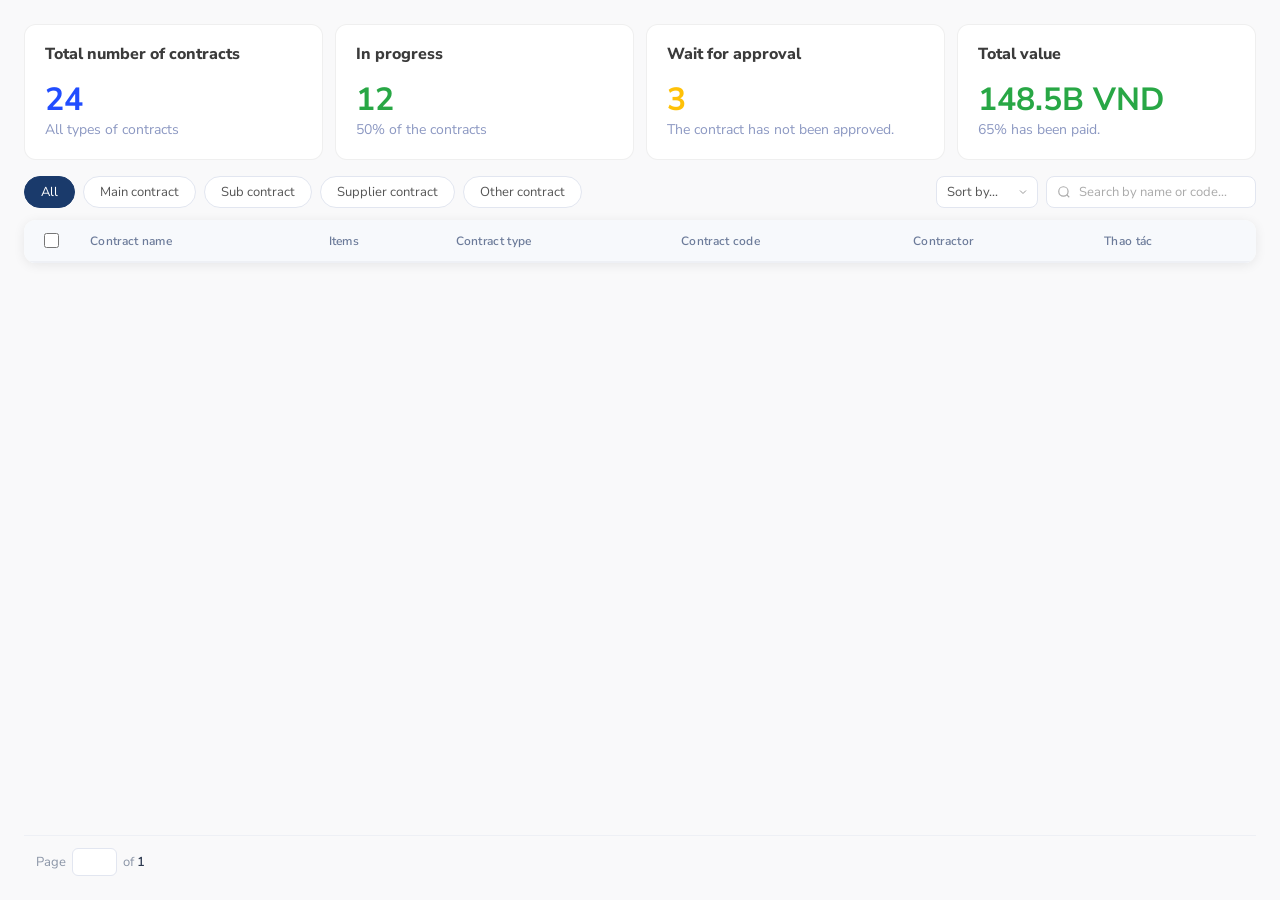
==== commit 47151967: "update contract" ====
--- a/contract.html
+++ b/contract.html
@@ -348,6 +348,11 @@
   .contract-row.empty-row { pointer-events: none; background: transparent !important; }
   .contract-row.empty-row td { color: transparent !important; padding: 11px 14px !important; border-bottom: 1px solid #f0f2f7; }
   .contract-row.empty-row td * { visibility: hidden !important; }
+
+  /* Contract overview drawer */
+
+
+
 </style>
 </head>
 <body class="flex h-screen overflow-hidden">
@@ -436,5 +441,8 @@
         </div>
     </div>
 
+    <!-- Contract overview drawer -->
+   
+
 </body>
 </html>
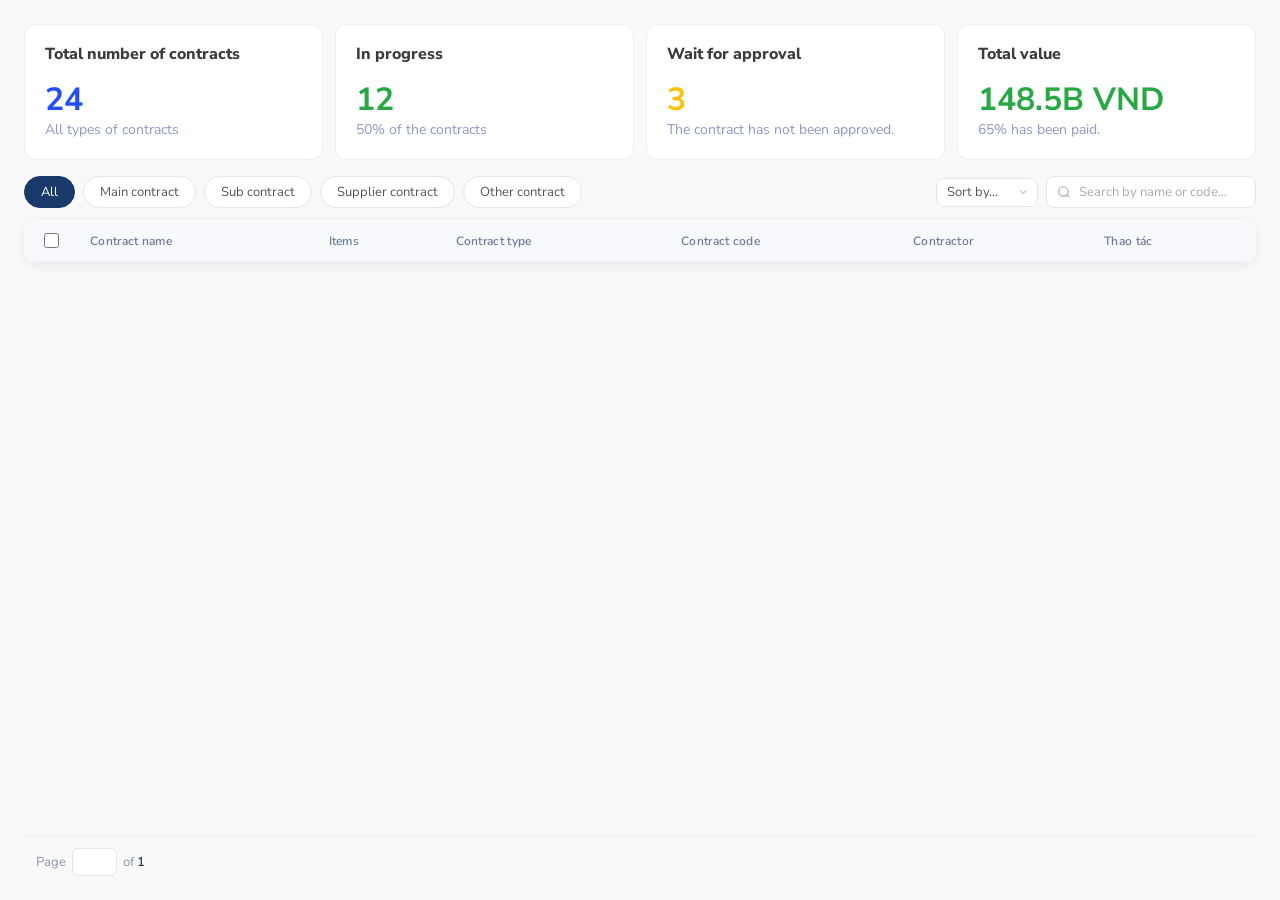
==== commit e514b395: "done contract overview" ====
--- a/contract.html
+++ b/contract.html
@@ -350,8 +350,245 @@
   .contract-row.empty-row td * { visibility: hidden !important; }
 
   /* Contract overview drawer */
-
-
+  .custom-side-popup {
+      position: fixed;
+      top: 24px;
+      right: -700px; /* Ban đầu giấu popup về phía bên phải (Độ rộng popup giả định là 400px) */
+      bottom: 24px;
+      width: 600px;
+      background-color: #ffffff;
+      box-shadow: -5px 0 25px rgba(0, 0, 0, 0.15);
+      border-radius: 8px; /* Bo góc cho đẹp mắt, tùy chọn */
+      z-index: 9999; /* Đảm bảo luôn nằm trên các thành phần khác */
+      transition: right 0.5s ease-in-out; /* Hiệu ứng trượt mượt mà */
+      display: flex;
+      flex-direction: column;
+      box-sizing: border-box;
+      margin-right: 24px; /* Tạo khoảng cách 24px với lề phải khi open */
+  }
+
+  /* Khi thêm class 'open', popup sẽ trượt vào màn hình */
+  .custom-side-popup.open {
+      right: 0px; 
+  }
+
+  /* CSS cho Header bên trong popup */
+  .side-popup-header {
+      padding: 16px 20px;
+      border-bottom: 1px solid #e9ecef;
+      display: flex;
+      justify-content: space-between;
+      align-items: center;
+      gap: 16px;
+  }
+
+  .side-popup-header h3 {
+      margin: 0;
+      font-size: 18px;
+      color: #333;
+  }
+
+  /* Nút đóng popup */
+  .side-popup-close-btn {
+      background: none;
+      border: none;
+      font-size: 24px;
+      cursor: pointer;
+      color: #888;
+      line-height: 1;
+  }
+  .side-popup-close-btn:hover {
+      color: #000;
+  }
+
+  /* Vùng chứa nội dung (hỗ trợ cuộn nếu nội dung quá dài) */
+  .side-popup-body {
+      padding: 20px;
+      overflow-y: auto;
+      flex: 1;
+      color: #444;
+  }
+
+  .side-popup-body .info-card:last-child {
+      margin-top: 20px;
+  }
+
+  tbody .val {
+    display: inline-block;
+    overflow: hidden;
+    text-overflow: ellipsis;
+    white-space: nowrap;
+    vertical-align: middle;
+  }
+
+  /* Lớp phủ màn hình tối (Overlay Backdrop) */
+.custom-popup-overlay {
+    position: fixed;
+    top: 0;
+    left: 0;
+    width: 100vw;
+    height: 100vh;
+    background-color: rgba(15, 23, 42, 0.4);
+    z-index: 9998;
+    display: none;
+    opacity: 0;
+    transition: opacity 0.3s ease-in-out;
+    
+    /* ĐẢM BẢO DÒNG NÀY: Mặc định tắt chuột đi */
+    pointer-events: none; 
+}
+
+.custom-popup-overlay.open {
+    opacity: 1;
+    pointer-events: auto; 
+}
+
+/* Khung Side Popup nâng cấp hiệu ứng trượt */
+
+.custom-side-popup.open {
+    transform: translateX(0); /* Trượt nhẹ nhàng vào vị trí mong muốn */
+}
+
+/* Header Popup */
+.side-popup-header {
+    padding: 20px 24px;
+    display: flex;
+    justify-content: space-between;
+    align-items: center;
+    border-bottom: 1px solid #f1f5f9;
+}
+.popup-title {
+    font-size: 16px;
+    font-weight: 600;
+    color: #0f172a;
+    margin: 0;
+    line-height: 1.4;
+}
+.side-popup-close-btn {
+    background: none;
+    border: none;
+    color: #94a3b8;
+    cursor: pointer;
+    padding: 6px;
+    border-radius: 8px;
+    display: flex;
+    align-items: center;
+    transition: all 0.2s ease;
+}
+.side-popup-close-btn:hover {
+    background-color: #f1f5f9;
+    color: #334155;
+}
+
+/* Nội dung cuộn bên trong */
+
+/* Thẻ thông tin màu trắng */
+.info-card {
+    background: #ffffff;
+    border: 1px solid #e2e8f0;
+    border-radius: 12px;
+    padding: 20px;
+}
+.card-section-title {
+    font-size: 14px;
+    font-weight: 700;
+    color: #1E2B58;
+    text-transform: uppercase;
+    letter-spacing: 0.5px;
+    margin: 0 0 16px 0;
+}
+
+/* Bảng phân tách lưới chi tiết */
+.details-grid-table {
+    width: 100%;
+    border-collapse: collapse;
+    display: flex;
+    flex-direction: column;
+    justify-content: space-between;
+}
+
+.lbl {
+    color: #64748b;
+    font-weight: 600;
+    font-size: 12px;
+    overflow: hidden;
+    white-space: nowrap;
+}
+.val {
+    color: #0f172a;
+    font-weight: 600;
+    font-size: 12px;
+    padding-left: 2px;
+    overflow: hidden;
+    white-space: nowrap;
+}
+
+/* Footer nút điều hướng cố định */
+.side-popup-footer {
+    padding: 16px 24px;
+    border-top: 1px solid #f1f5f9;
+    background: #ffffff;
+    display: flex;
+    justify-content: flex-end;
+    gap: 12px;
+    border-bottom-left-radius: 16px;
+    border-bottom-right-radius: 16px;
+}
+.btn-outline-danger {
+    background: #ffffff;
+    border: 1px solid #cbd5e1;
+    color: #334155;
+    padding: 10px 18px;
+    border-radius: 8px;
+    font-size: 13px;
+    font-weight: 500;
+    cursor: pointer;
+    display: inline-flex;
+    align-items: center;
+    gap: 6px;
+    transition: all 0.2s ease;
+}
+.btn-outline-danger:hover {
+    background: #fff1f2;
+    border-color: #fecdd3;
+    color: #e11d48;
+}
+
+.btn-outline-danger svg path {
+  stroke: #1E2B58;
+}
+
+.btn-outline-danger:hover svg path {
+  stroke: #e11d48;
+}
+
+.btn-primary-dark {
+    background: #0f172a;
+    border: none;
+    color: #ffffff;
+    padding: 10px 18px;
+    border-radius: 8px;
+    font-size: 12px;
+    font-weight: 500;
+    cursor: pointer;
+    display: inline-flex;
+    align-items: center;
+    gap: 6px;
+    transition: background 0.3s ease;
+}
+.btn-primary-dark:hover {
+    background: #37517a;
+}
+.side-popup-footer .arrow {
+    font-size: 11px;
+}
+
+.info-row {
+  gap: 20px;
+  display: flex;
+  width: 100%;
+  justify-content: space-between;
+}
 
 </style>
 </head>
--- a/styles/styles.css
+++ b/styles/styles.css
@@ -16,4 +16,30 @@
     display: inline-flex;
     align-items: center;
     vertical-align: middle;
-}+}
+
+.details-grid-table {
+    width: 100%;
+    border-collapse: collapse;
+}
+
+.details-grid-table tbody {
+    display: flex;
+    flex-direction: column;
+    width: 100%;
+}
+
+.details-grid-table .info-row {
+    display: flex;
+    justify-content: space-around;
+    align-items: center;
+    vertical-align: middle;
+}
+
+.details-grid-table .info-row div {
+    vertical-align: middle;
+}
+
+.details-grid-table .info-row div:last-child {
+    text-align: right; /* Thêm đường viền giữa 2 cột */
+}
